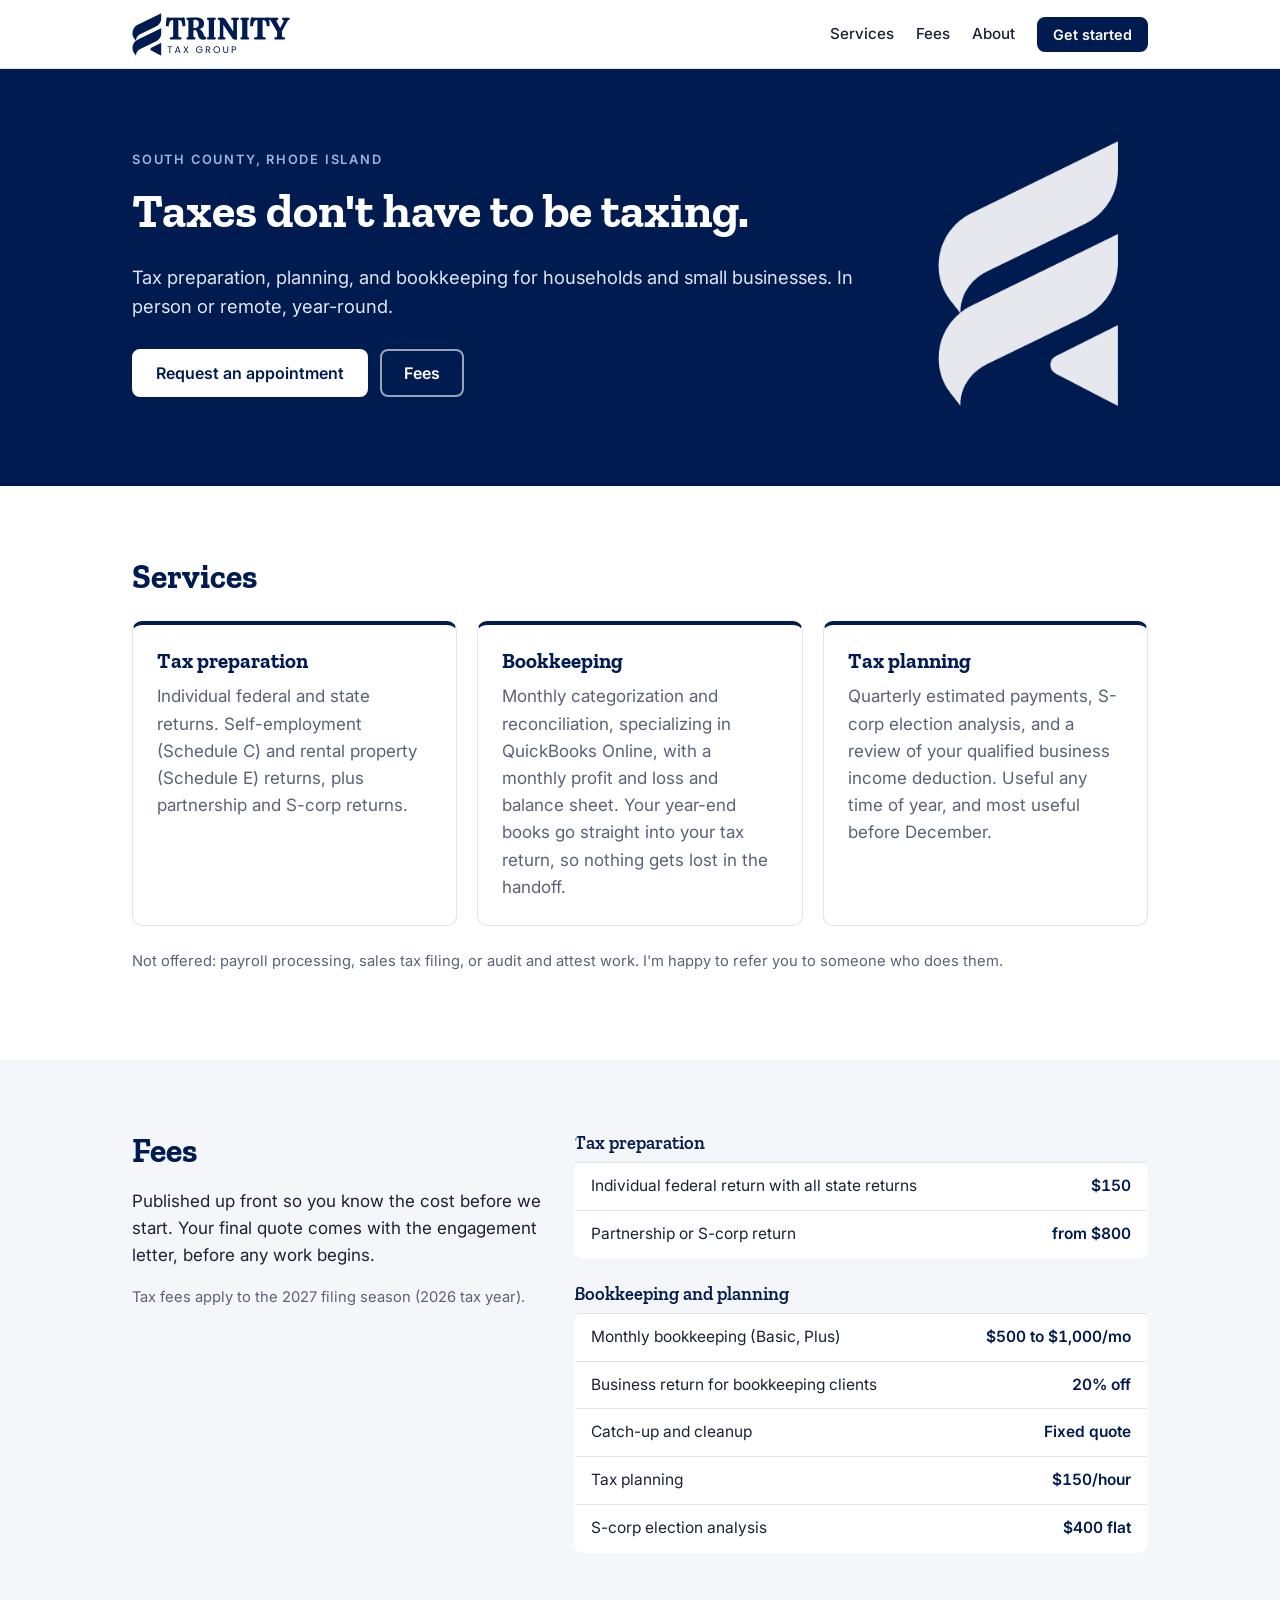
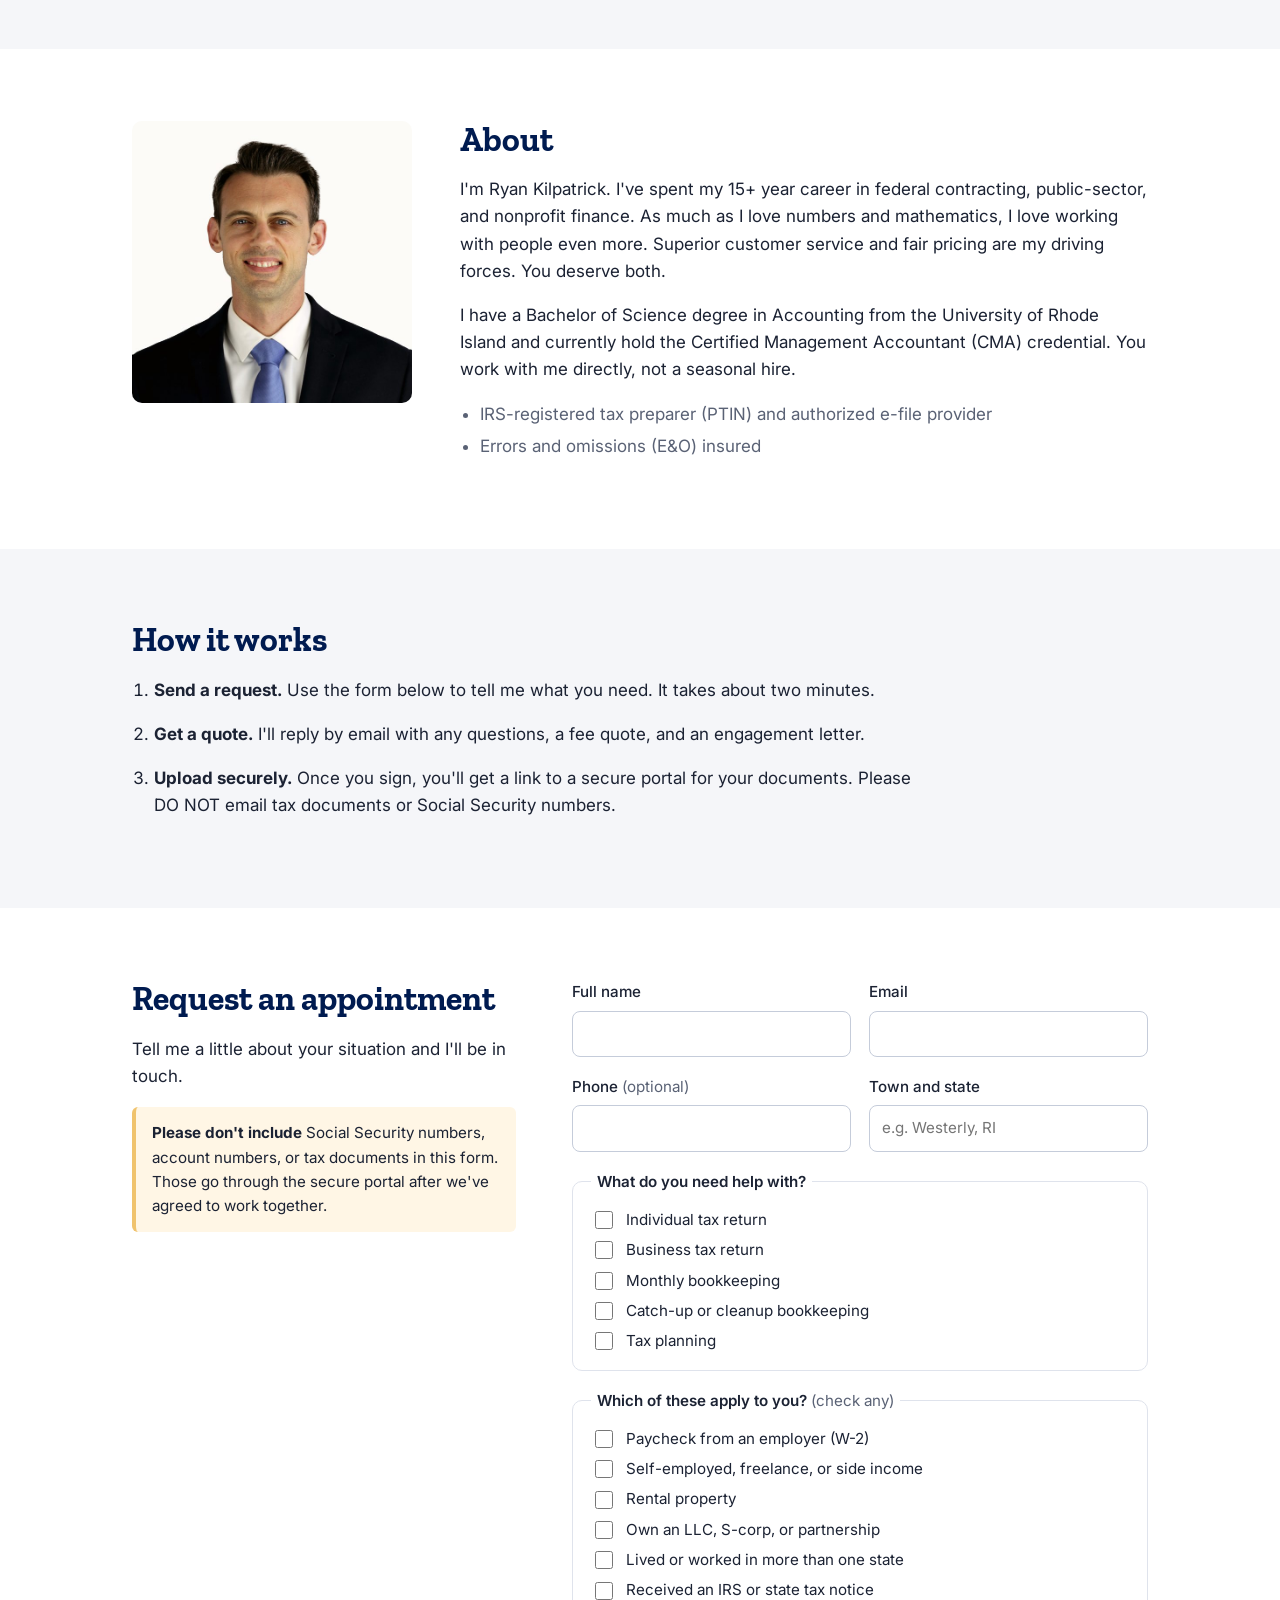
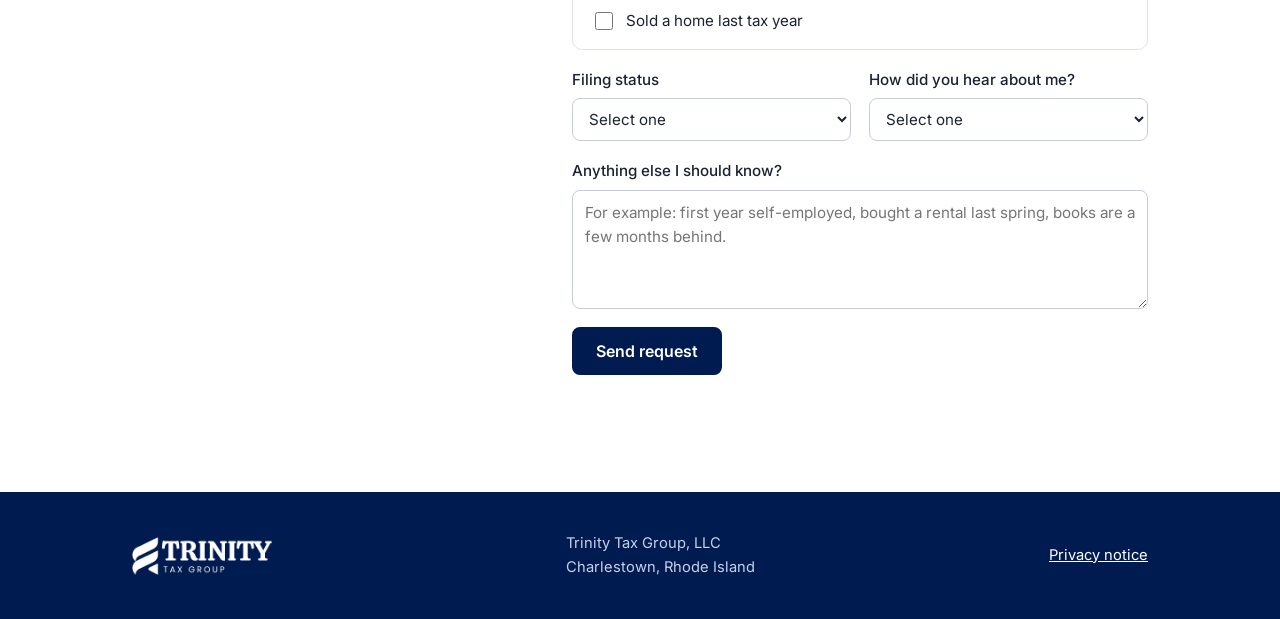
==== index.html @ 7237b8a8 "Add files via upload" ====
<!doctype html>
<html lang="en">
<head>
  <meta charset="utf-8">
  <meta name="viewport" content="width=device-width, initial-scale=1">
  <title>Trinity Tax Group LLC | Tax Preparation in South County, RI</title>
  <meta name="description" content="Tax preparation, bookkeeping, and tax planning for individuals and small businesses in Washington County, RI and southeastern Connecticut.">
  <link rel="icon" href="assets/favicon.png">
  <link rel="apple-touch-icon" href="assets/apple-touch-icon.png">
  <link rel="preconnect" href="https://fonts.googleapis.com">
  <link rel="preconnect" href="https://fonts.gstatic.com" crossorigin>
  <link href="https://fonts.googleapis.com/css2?family=Inter:wght@400;500;600&family=Zilla+Slab:wght@600;700&display=swap" rel="stylesheet">
  <link rel="stylesheet" href="styles.css">
</head>
<body>
<!-- Generated from content.md by build.py. Edit content.md, not this file. -->

<header class="site-header">
  <div class="wrap header-row">
    <a href="#top" class="brand" aria-label="Home">
      <img src="assets/logo-navy.png" alt="Trinity Tax Group" width="158" height="43">
    </a>
    <nav aria-label="Main">
      <a href="#services">Services</a>
      <a href="#fees">Fees</a>
      <a href="#about">About</a>
      <a href="#contact" class="btn btn-small">Get started</a>
    </nav>
  </div>
</header>

<main id="top">

  <section class="hero">
    <div class="wrap hero-grid">
      <div>
        <p class="eyebrow">South County, Rhode Island</p>
        <h1>Taxes don't have to be taxing.</h1>
        <p class="lede">Tax preparation, planning, and bookkeeping for households and small businesses. In person or remote, year-round.</p>
        <div class="hero-actions">
          <a href="#contact" class="btn">Request an appointment</a>
          <a href="#fees" class="btn btn-ghost">Fees</a>
        </div>
      </div>
      <img class="hero-mark" src="assets/mark-white.png" alt="" width="219" height="323">
    </div>
  </section>

  <section id="services" class="section">
    <div class="wrap">
      <h2>Services</h2>
      <div class="cards">
        <article class="card">
          <h3>Tax preparation</h3>
          <p>Individual federal and state returns. Self-employment (Schedule C) and rental property (Schedule E) returns, plus partnership and S-corp returns.</p>
        </article>
        <article class="card">
          <h3>Bookkeeping</h3>
          <p>Monthly categorization and reconciliation, specializing in QuickBooks Online, with a monthly profit and loss and balance sheet. Your year-end books go straight into your tax return, so nothing gets lost in the handoff.</p>
        </article>
        <article class="card">
          <h3>Tax planning</h3>
          <p>Quarterly estimated payments, S-corp election analysis, and a review of your qualified business income deduction. Useful any time of year, and most useful before December.</p>
        </article>
      </div>
      <p class="note">Not offered: payroll processing, sales tax filing, or audit and attest work. I'm happy to refer you to someone who does them.</p>
    </div>
  </section>

  <section id="fees" class="section section-alt">
    <div class="wrap fees-grid">
      <div>
        <h2>Fees</h2>
        <p>Published up front so you know the cost before we start. Your final quote comes with the engagement letter, before any work begins.</p>
        <p class="small">Tax fees apply to the 2027 filing season (2026 tax year).</p>
      </div>
      <div>
        <table class="fee-table">
          <caption>Tax preparation</caption>
          <tbody>
            <tr><th scope="row">Individual federal return with all state returns</th><td>$150</td></tr>
            <tr><th scope="row">Partnership or S-corp return</th><td>from $800</td></tr>
          </tbody>
        </table>
        <table class="fee-table">
          <caption>Bookkeeping and planning</caption>
          <tbody>
            <tr><th scope="row">Monthly bookkeeping (Basic, Plus)</th><td>$500 to $1,000/mo</td></tr>
            <tr><th scope="row">Business return for bookkeeping clients</th><td>20% off</td></tr>
            <tr><th scope="row">Catch-up and cleanup</th><td>Fixed quote</td></tr>
            <tr><th scope="row">Tax planning</th><td>$150/hour</td></tr>
            <tr><th scope="row">S-corp election analysis</th><td>$400 flat</td></tr>
          </tbody>
        </table>
      </div>
    </div>
  </section>

  <section id="about" class="section">
    <div class="wrap about-grid">
      <img class="headshot" src="assets/ryan.jpg" alt="Ryan Kilpatrick" width="320" height="322">
      <div>
        <h2>About</h2>
        <p>I'm Ryan Kilpatrick. I've spent my 15+ year career in federal contracting, public-sector, and nonprofit finance. As much as I love numbers and mathematics, I love working with people even more. Superior customer service and fair pricing are my driving forces. You deserve both.</p>
        <p>I have a Bachelor of Science degree in Accounting from the University of Rhode Island and currently hold the Certified Management Accountant (CMA) credential. You work with me directly, not a seasonal hire.</p>
        <ul class="facts">
          <li>IRS-registered tax preparer (PTIN) and authorized e-file provider</li>
          <li>Errors and omissions (E&amp;O) insured</li>
        </ul>
      </div>
    </div>
  </section>

  <section class="section section-alt">
    <div class="wrap">
      <h2>How it works</h2>
      <ol class="steps">
        <li><strong>Send a request.</strong> Use the form below to tell me what you need. It takes about two minutes.</li>
        <li><strong>Get a quote.</strong> I'll reply by email with any questions, a fee quote, and an engagement letter.</li>
        <li><strong>Upload securely.</strong> Once you sign, you'll get a link to a secure portal for your documents. Please DO NOT email tax documents or Social Security numbers.</li>
      </ol>
    </div>
  </section>

  <section id="contact" class="section">
    <div class="wrap contact-grid">
      <div>
        <h2>Request an appointment</h2>
        <p>Tell me a little about your situation and I'll be in touch.</p>
        <p class="warning"><strong>Please don't include</strong> Social Security numbers, account numbers, or tax documents in this form. Those go through the secure portal after we've agreed to work together.</p>
      </div>

      <form id="intake" class="form" action="https://formspree.io/f/mbgdkzaj" method="POST" data-success="Thanks. Your request is on its way, and I&#x27;ll reply by email.">
        <input type="hidden" name="_subject" value="New request from trinitytaxri.com">
        <div class="hp" aria-hidden="true">
          <label>Leave this empty <input type="text" name="_gotcha" tabindex="-1" autocomplete="off"></label>
        </div>

        <div class="row2">
          <label>Full name
            <input type="text" name="name" required autocomplete="name">
          </label>
          <label>Email
            <input type="email" name="email" required autocomplete="email">
          </label>
        </div>
        <div class="row2">
          <label><span>Phone <span class="opt">(optional)</span></span>
            <input type="tel" name="phone" autocomplete="tel">
          </label>
          <label>Town and state
            <input type="text" name="location" placeholder="e.g. Westerly, RI">
          </label>
        </div>

        <fieldset>
          <legend>What do you need help with?</legend>
          <label class="check"><input type="checkbox" name="what_do_you_need_help_with" value="Individual tax return"> Individual tax return</label>
          <label class="check"><input type="checkbox" name="what_do_you_need_help_with" value="Business tax return"> Business tax return</label>
          <label class="check"><input type="checkbox" name="what_do_you_need_help_with" value="Monthly bookkeeping"> Monthly bookkeeping</label>
          <label class="check"><input type="checkbox" name="what_do_you_need_help_with" value="Catch-up or cleanup bookkeeping"> Catch-up or cleanup bookkeeping</label>
          <label class="check"><input type="checkbox" name="what_do_you_need_help_with" value="Tax planning"> Tax planning</label>
        </fieldset>

        <fieldset>
          <legend>Which of these apply to you? <span class="opt">(check any)</span></legend>
          <label class="check"><input type="checkbox" name="which_of_these_apply_to_you" value="Paycheck from an employer (W-2)"> Paycheck from an employer (W-2)</label>
          <label class="check"><input type="checkbox" name="which_of_these_apply_to_you" value="Self-employed, freelance, or side income"> Self-employed, freelance, or side income</label>
          <label class="check"><input type="checkbox" name="which_of_these_apply_to_you" value="Rental property"> Rental property</label>
          <label class="check"><input type="checkbox" name="which_of_these_apply_to_you" value="Own an LLC, S-corp, or partnership"> Own an LLC, S-corp, or partnership</label>
          <label class="check"><input type="checkbox" name="which_of_these_apply_to_you" value="Lived or worked in more than one state"> Lived or worked in more than one state</label>
          <label class="check"><input type="checkbox" name="which_of_these_apply_to_you" value="Received an IRS or state tax notice"> Received an IRS or state tax notice</label>
          <label class="check"><input type="checkbox" name="which_of_these_apply_to_you" value="Sold a home last tax year"> Sold a home last tax year</label>
        </fieldset>

        <div class="row2">
          <label>Filing status
            <select name="filing_status">
              <option value="">Select one</option>
              <option>Single</option>
              <option>Married filing jointly</option>
              <option>Married filing separately</option>
              <option>Head of household</option>
              <option>Not sure</option>
            </select>
          </label>
          <label>How did you hear about me?
            <select name="how_did_you_hear_about_me">
              <option value="">Select one</option>
              <option>Referred by a client</option>
              <option>Referred by a bank, insurance, or real estate professional</option>
              <option>Google search</option>
              <option>Chamber of commerce or local event</option>
              <option>Other</option>
            </select>
          </label>
        </div>

        <label>Anything else I should know?
          <textarea name="message" rows="4" placeholder="For example: first year self-employed, bought a rental last spring, books are a few months behind."></textarea>
        </label>

        <button type="submit" class="btn">Send request</button>
        <p class="form-status" role="status" aria-live="polite"></p>
      </form>
    </div>
  </section>

</main>

<footer class="site-footer">
  <div class="wrap footer-row">
    <img src="assets/logo-white.png" alt="Trinity Tax Group" width="140" height="38">
    <p>Trinity Tax Group, LLC<br>Charlestown, Rhode Island</p>
    <p><a href="privacy.html">Privacy notice</a></p>
  </div>
</footer>

<script>
  // Submit without leaving the page. Falls back to a normal POST if JS is off.
  const form = document.getElementById('intake');
  const status = form.querySelector('.form-status');
  form.addEventListener('submit', async (e) => {
    e.preventDefault();
    const btn = form.querySelector('button');
    btn.disabled = true;
    status.textContent = 'Sending...';
    try {
      const res = await fetch(form.action, {
        method: 'POST',
        body: new FormData(form),
        headers: { 'Accept': 'application/json' }
      });
      if (res.ok) {
        form.reset();
        status.textContent = form.dataset.success;
      } else {
        status.textContent = 'Something went wrong. Please try again in a minute.';
      }
    } catch (err) {
      status.textContent = 'Something went wrong. Please check your connection and try again.';
    }
    btn.disabled = false;
  });
</script>
</body>
</html>
---- styles.css ----
:root {
  --navy: #001b50;
  --navy-2: #0a2a6b;
  --blue: #5b7fd6;
  --ink: #1b2233;
  --muted: #5a6275;
  --bg: #ffffff;
  --bg-alt: #f5f6f9;
  --line: #dfe3ec;
  --warn-bg: #fff6e5;
  --warn-line: #f0c36d;
  --radius: 10px;
  --wrap: 1080px;
}

* { box-sizing: border-box; }
html { scroll-behavior: smooth; scroll-padding-top: 80px; }
body {
  margin: 0;
  background: var(--bg);
  color: var(--ink);
  font: 400 17px/1.6 Inter, system-ui, -apple-system, "Segoe UI", sans-serif;
}
img { max-width: 100%; height: auto; display: block; }
a { color: var(--navy-2); }

h1, h2, h3 { font-family: "Zilla Slab", Georgia, serif; color: var(--navy); line-height: 1.15; margin: 0 0 .5em; }
h1 { font-size: clamp(2rem, 4.5vw, 3rem); color: #fff; }
h2 { font-size: clamp(1.6rem, 3vw, 2.1rem); }
h3 { font-size: 1.3rem; }
p { margin: 0 0 1em; }

.wrap { max-width: var(--wrap); margin: 0 auto; padding: 0 16px; }
@media (min-width: 720px) { .wrap { padding: 0 32px; } }

/* Header */
.site-header {
  position: sticky; top: 0; z-index: 10;
  background: rgba(255,255,255,.96);
  border-bottom: 1px solid var(--line);
}
.header-row { display: flex; align-items: center; justify-content: space-between; height: 68px; gap: 16px; }
.brand img { width: 158px; }
nav { display: flex; align-items: center; gap: 22px; }
nav a { text-decoration: none; color: var(--ink); font-weight: 500; font-size: .95rem; }
nav a:not(.btn) { display: none; }
@media (min-width: 720px) { nav a:not(.btn) { display: inline; } }

/* Buttons */
.btn {
  display: inline-block; background: var(--navy); color: #fff; text-decoration: none;
  font: 600 1rem Inter, sans-serif; padding: 12px 22px; border-radius: 8px; border: 2px solid var(--navy);
  cursor: pointer;
}
.btn:hover { background: var(--navy-2); border-color: var(--navy-2); }
.btn:disabled { opacity: .6; cursor: wait; }
.btn-small { padding: 7px 14px; font-size: .9rem; color: #fff !important; }
.btn-ghost { background: transparent; border-color: rgba(255,255,255,.6); color: #fff; }
.btn-ghost:hover { background: rgba(255,255,255,.1); border-color: #fff; }
.hero .btn:not(.btn-ghost) { background: #fff; color: var(--navy); border-color: #fff; }
.hero .btn:not(.btn-ghost):hover { background: #e8edf8; }

/* Hero */
.hero { background: var(--navy); color: #dfe6f5; padding: 72px 0 80px; }
.hero-grid { display: grid; gap: 40px; align-items: center; }
.hero-mark { display: none; width: 180px; opacity: .9; justify-self: center; }
@media (min-width: 860px) {
  .hero-grid { grid-template-columns: 1fr 240px; }
  .hero-mark { display: block; }
}
.eyebrow { text-transform: uppercase; letter-spacing: .14em; font-size: .8rem; font-weight: 600; color: #9fb4e6; }
.lede { font-size: 1.15rem; max-width: 40em; }
.hero-actions { display: flex; flex-wrap: wrap; gap: 12px; margin-top: 28px; }

/* Sections */
.section { padding: 72px 0; }
.section-alt { background: var(--bg-alt); }
.note, .small { color: var(--muted); font-size: .92rem; }

.cards { display: grid; gap: 20px; margin: 24px 0; }
@media (min-width: 760px) { .cards { grid-template-columns: repeat(3, 1fr); } }
.card { border: 1px solid var(--line); border-radius: var(--radius); padding: 24px; border-top: 4px solid var(--navy); }
.card p { margin: 0; color: var(--muted); }

/* Fees */
.fees-grid { display: grid; gap: 32px; }
@media (min-width: 860px) { .fees-grid { grid-template-columns: 1fr 1.4fr; } }
.fee-table { width: 100%; border-collapse: collapse; background: #fff; border-radius: var(--radius); overflow: hidden; margin-bottom: 24px; border: 1px solid var(--line); }
.fee-table caption { text-align: left; font: 600 1.15rem "Zilla Slab", serif; color: var(--navy); padding-bottom: 8px; }
.fee-table th, .fee-table td { padding: 11px 16px; border-bottom: 1px solid var(--line); font-size: .97rem; }
.fee-table tr:last-child th, .fee-table tr:last-child td { border-bottom: 0; }
.fee-table th { text-align: left; font-weight: 400; }
.fee-table td { text-align: right; font-weight: 600; white-space: nowrap; color: var(--navy); font-variant-numeric: tabular-nums; }

/* About */
.about-grid { display: grid; gap: 32px; align-items: start; }
@media (min-width: 760px) { .about-grid { grid-template-columns: 280px 1fr; gap: 48px; } }
.headshot { border-radius: var(--radius); width: 100%; max-width: 280px; }
.facts { padding-left: 1.2em; color: var(--muted); }
.facts li { margin-bottom: .3em; }

.steps { padding-left: 1.3em; max-width: 46em; }
.steps li { margin-bottom: 1em; }

/* Contact */
.contact-grid { display: grid; gap: 32px; }
@media (min-width: 900px) { .contact-grid { grid-template-columns: 1fr 1.5fr; gap: 56px; } }
.warning { background: var(--warn-bg); border-left: 4px solid var(--warn-line); padding: 14px 16px; border-radius: 6px; font-size: .95rem; }

.form { display: grid; gap: 18px; }
.form label { display: grid; gap: 6px; font-weight: 500; font-size: .95rem; }
.form input[type=text], .form input[type=email], .form input[type=tel], .form select, .form textarea {
  font: inherit; font-weight: 400; padding: 10px 12px; border: 1px solid #c5ccda; border-radius: 8px; background: #fff; color: var(--ink); width: 100%;
}
.form input:focus, .form select:focus, .form textarea:focus { outline: 2px solid var(--blue); outline-offset: 1px; border-color: var(--blue); }
.row2 { display: grid; gap: 18px; }
@media (min-width: 600px) { .row2 { grid-template-columns: 1fr 1fr; } }
fieldset { border: 1px solid var(--line); border-radius: var(--radius); padding: 14px 18px 10px; margin: 0; }
legend { font-weight: 600; padding: 0 6px; font-size: .95rem; }
.form label.check { display: flex; align-items: center; gap: 10px; font-weight: 400; margin-bottom: 6px; }
.check input { width: 18px; height: 18px; accent-color: var(--navy); }
.opt { color: var(--muted); font-weight: 400; }
.hp { position: absolute; left: -9999px; }
.form-status { margin: 0; font-weight: 500; color: var(--navy); min-height: 1.6em; }
.form .btn { justify-self: start; }

/* Footer */
.site-footer { background: var(--navy); color: #c6d1ea; padding: 40px 0; font-size: .92rem; }
.footer-row { display: flex; flex-wrap: wrap; gap: 24px 48px; align-items: center; justify-content: space-between; }
.site-footer p { margin: 0; }
.site-footer a { color: #fff; }

/* Privacy page */
.prose { max-width: 46em; padding: 56px 16px; margin: 0 auto; }
.prose h1 { color: var(--navy); }
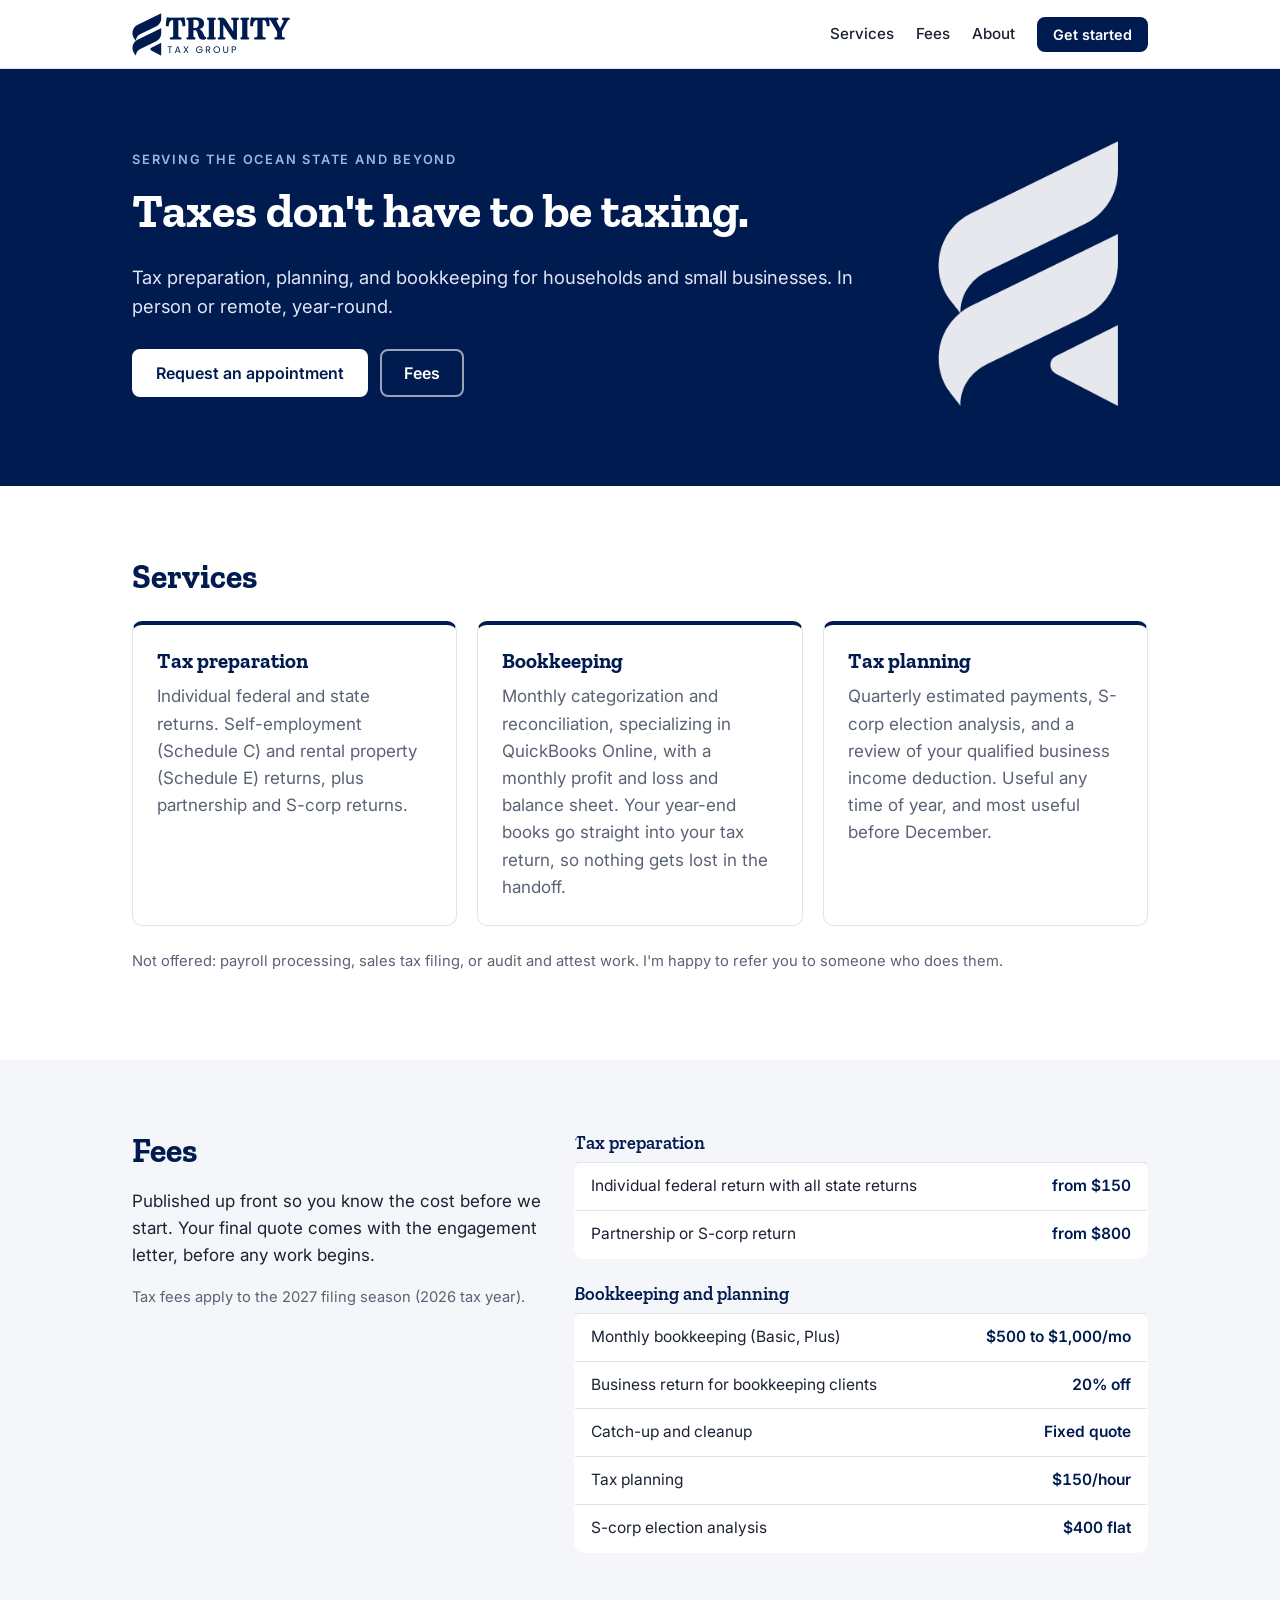
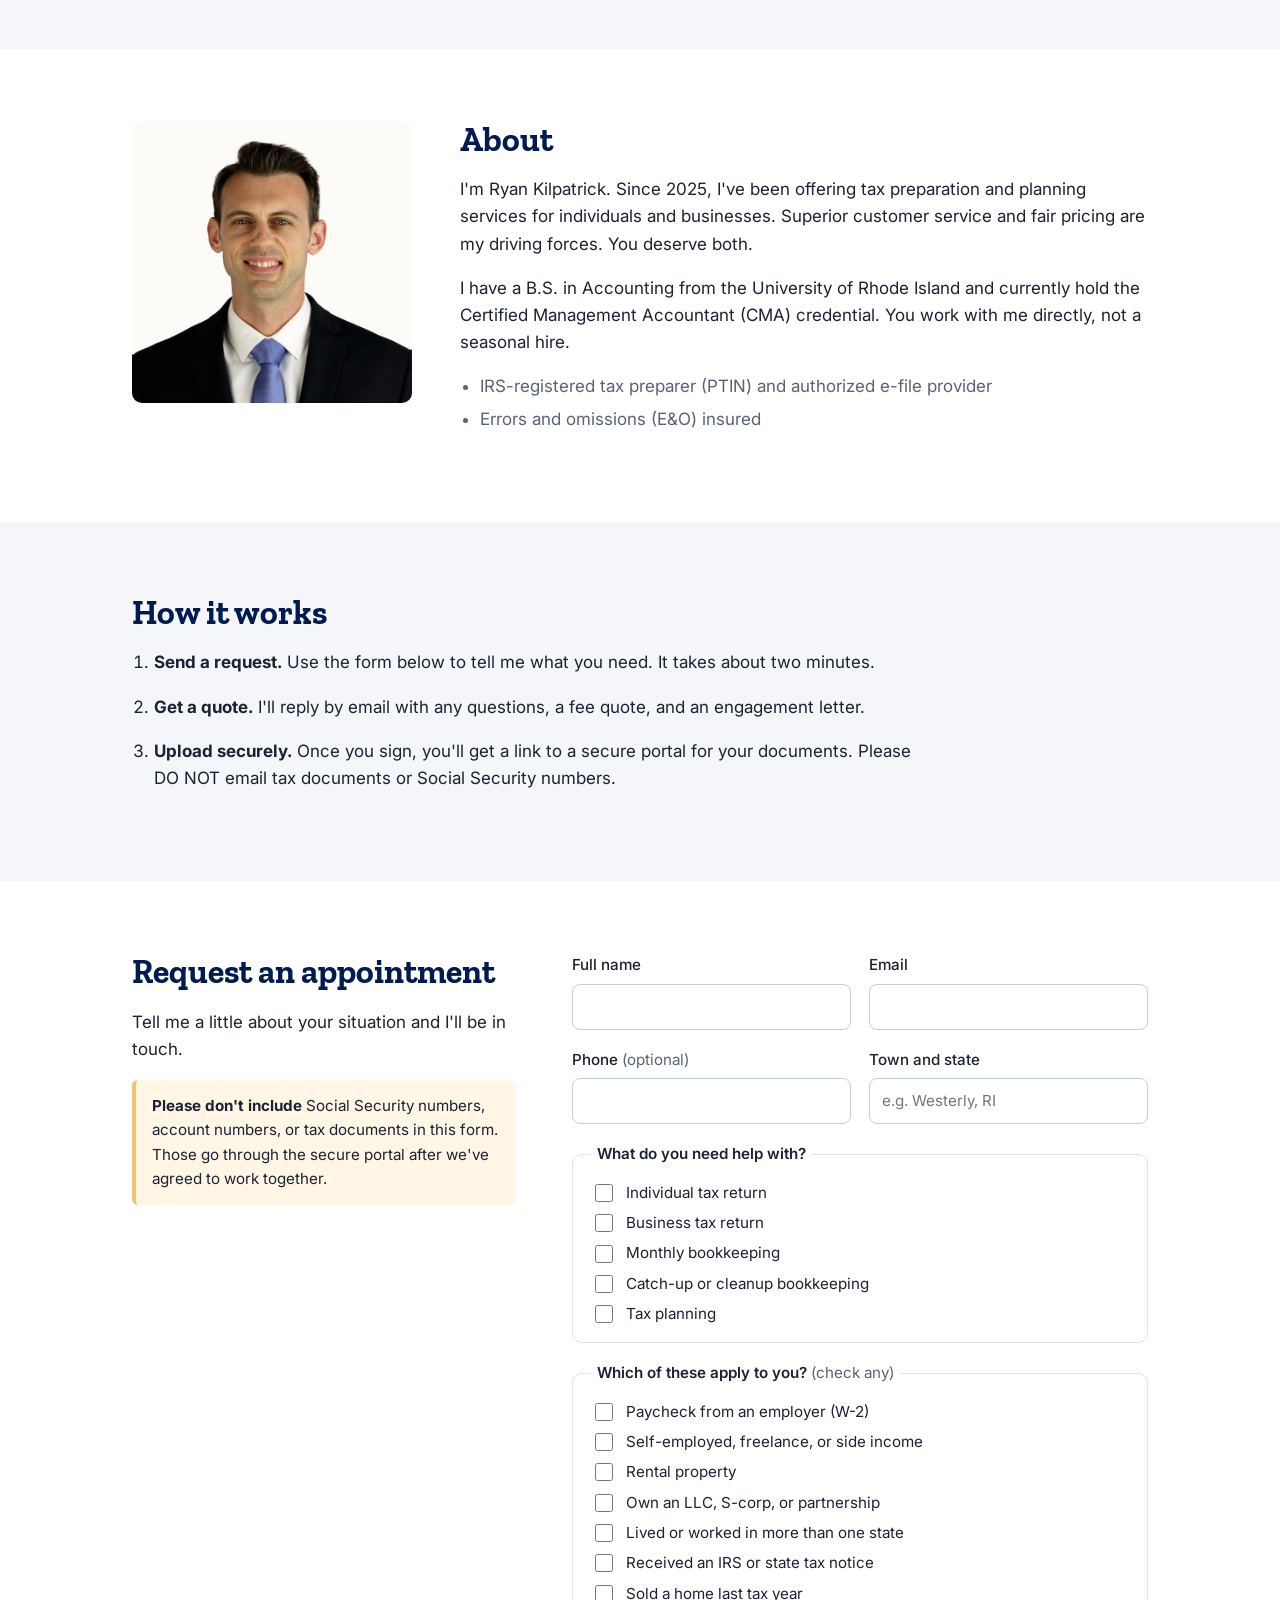
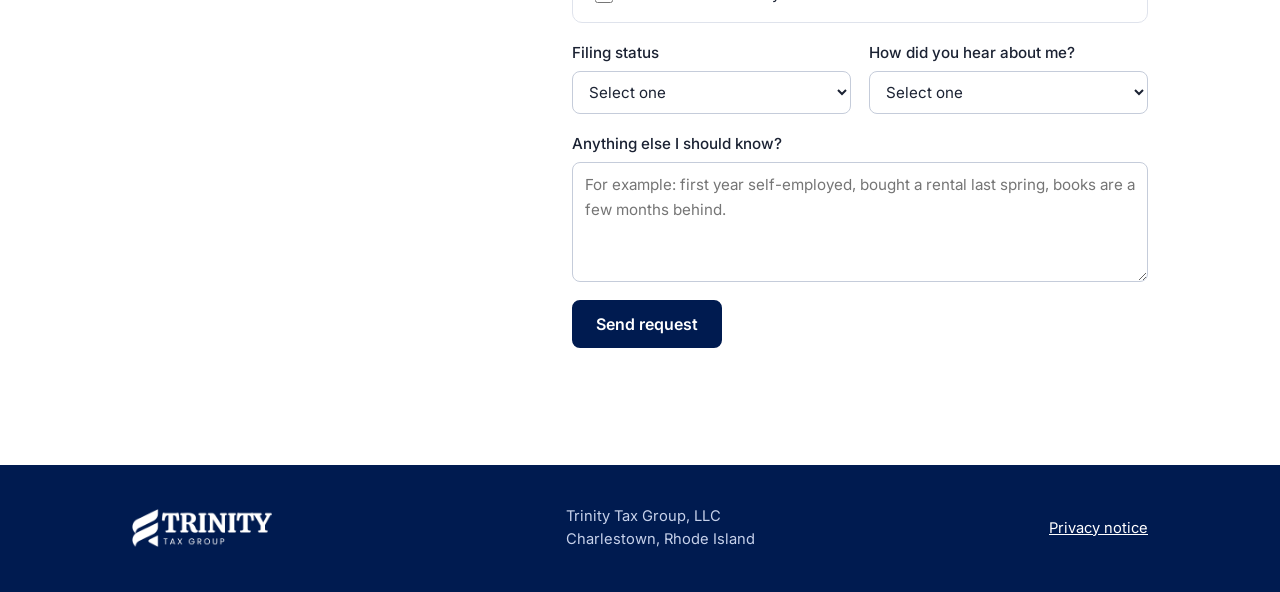
==== commit f5aeaaba: "Add files via upload" ====
--- a/index.html
+++ b/index.html
@@ -3,8 +3,8 @@
 <head>
   <meta charset="utf-8">
   <meta name="viewport" content="width=device-width, initial-scale=1">
-  <title>Trinity Tax Group LLC | Tax Preparation in South County, RI</title>
-  <meta name="description" content="Tax preparation, bookkeeping, and tax planning for individuals and small businesses in Washington County, RI and southeastern Connecticut.">
+  <title>Trinity Tax Group LLC | Serving South County, RI</title>
+  <meta name="description" content="Tax preparation, planning, and bookkeeping for individuals and small businesses">
   <link rel="icon" href="assets/favicon.png">
   <link rel="apple-touch-icon" href="assets/apple-touch-icon.png">
   <link rel="preconnect" href="https://fonts.googleapis.com">
@@ -34,7 +34,7 @@
   <section class="hero">
     <div class="wrap hero-grid">
       <div>
-        <p class="eyebrow">South County, Rhode Island</p>
+        <p class="eyebrow">Serving the Ocean State and beyond</p>
         <h1>Taxes don't have to be taxing.</h1>
         <p class="lede">Tax preparation, planning, and bookkeeping for households and small businesses. In person or remote, year-round.</p>
         <div class="hero-actions">
@@ -78,7 +78,7 @@
         <table class="fee-table">
           <caption>Tax preparation</caption>
           <tbody>
-            <tr><th scope="row">Individual federal return with all state returns</th><td>$150</td></tr>
+            <tr><th scope="row">Individual federal return with all state returns</th><td>from $150</td></tr>
             <tr><th scope="row">Partnership or S-corp return</th><td>from $800</td></tr>
           </tbody>
         </table>
@@ -101,8 +101,8 @@
       <img class="headshot" src="assets/ryan.jpg" alt="Ryan Kilpatrick" width="320" height="322">
       <div>
         <h2>About</h2>
-        <p>I'm Ryan Kilpatrick. I've spent my 15+ year career in federal contracting, public-sector, and nonprofit finance. As much as I love numbers and mathematics, I love working with people even more. Superior customer service and fair pricing are my driving forces. You deserve both.</p>
-        <p>I have a Bachelor of Science degree in Accounting from the University of Rhode Island and currently hold the Certified Management Accountant (CMA) credential. You work with me directly, not a seasonal hire.</p>
+        <p>I'm Ryan Kilpatrick. Since 2025, I've been offering tax preparation and planning services for individuals and businesses. Superior customer service and fair pricing are my driving forces. You deserve both.</p>
+        <p>I have a B.S. in Accounting from the University of Rhode Island and currently hold the Certified Management Accountant (CMA) credential. You work with me directly, not a seasonal hire.</p>
         <ul class="facts">
           <li>IRS-registered tax preparer (PTIN) and authorized e-file provider</li>
           <li>Errors and omissions (E&amp;O) insured</li>
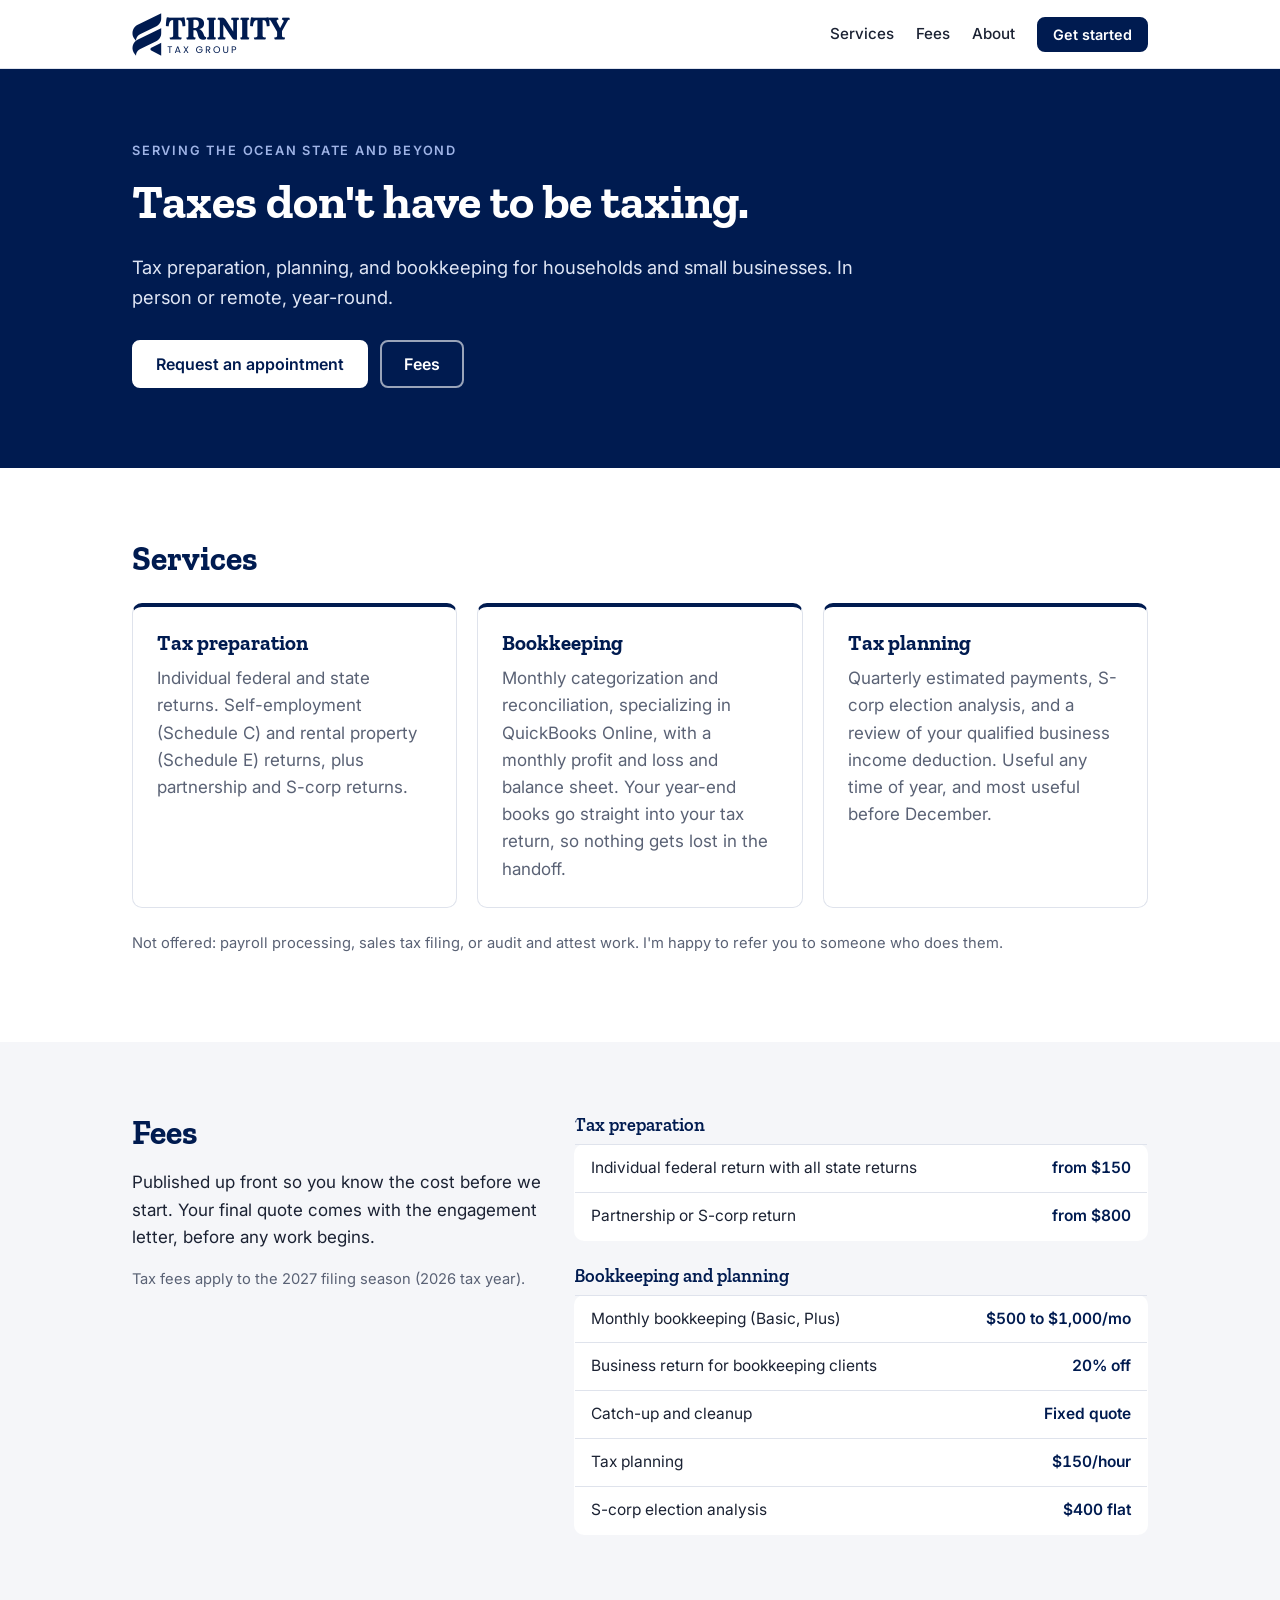
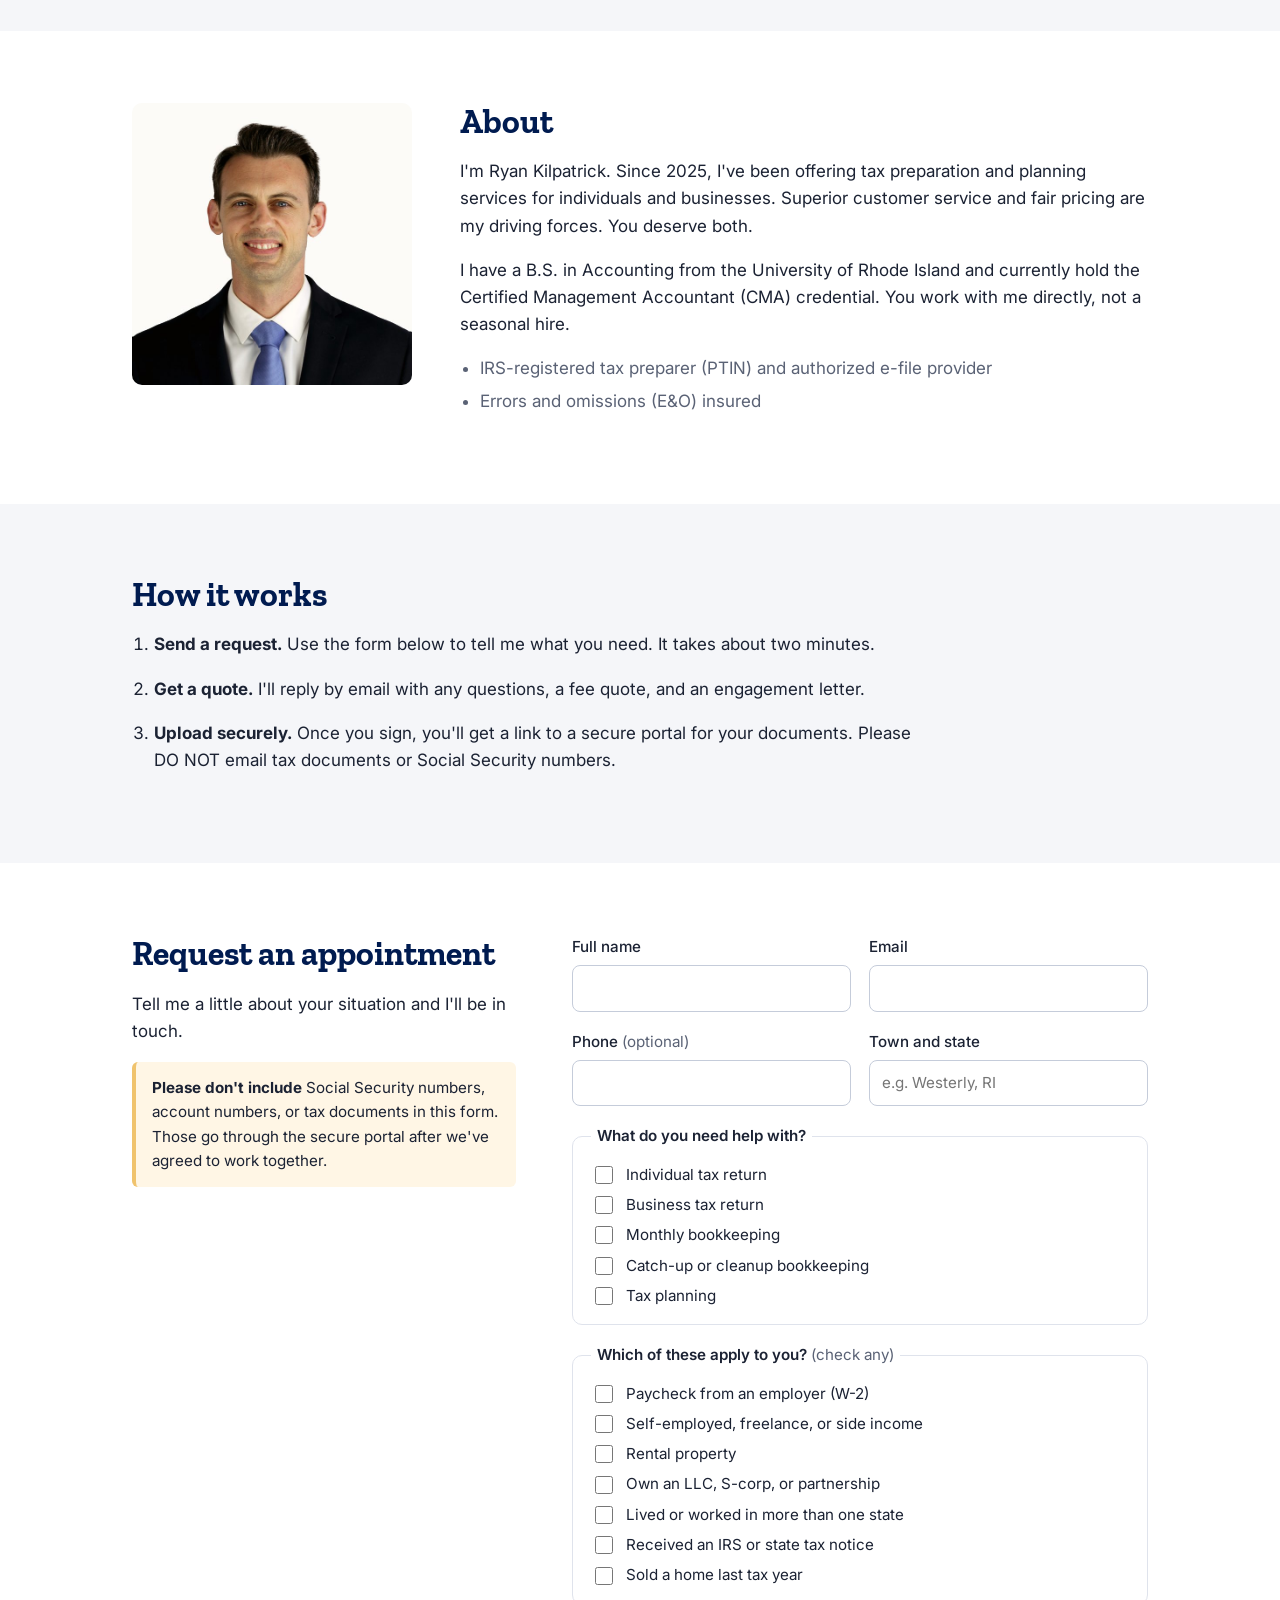
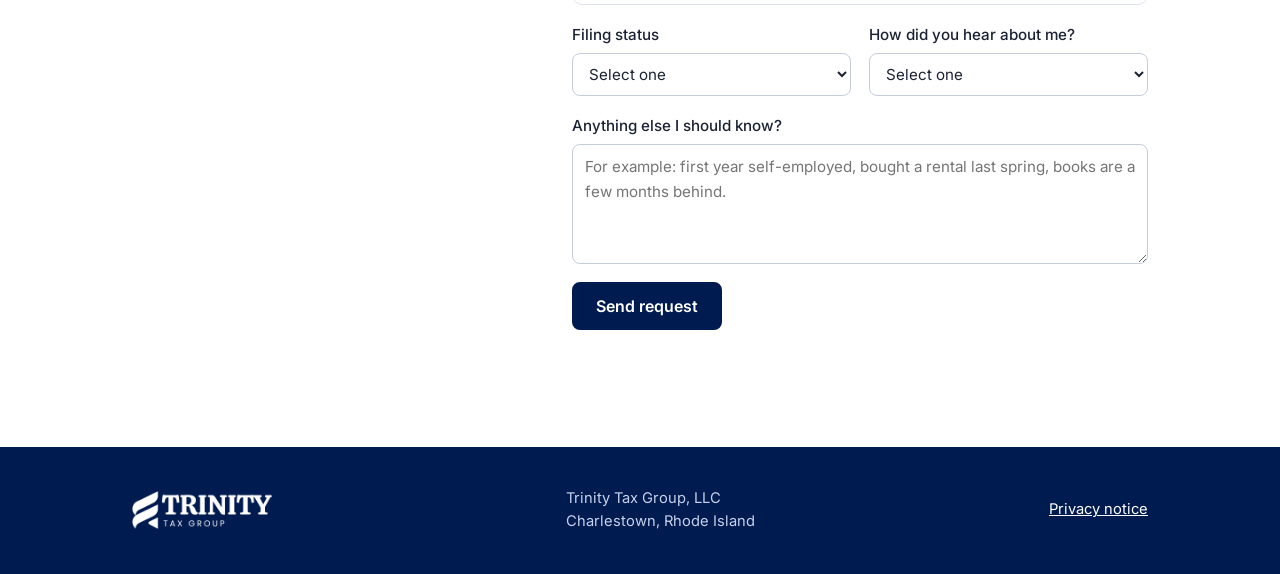
==== commit 27598243: "Add files via upload" ====
--- a/index.html
+++ b/index.html
@@ -42,7 +42,6 @@
           <a href="#fees" class="btn btn-ghost">Fees</a>
         </div>
       </div>
-      <img class="hero-mark" src="assets/mark-white.png" alt="" width="219" height="323">
     </div>
   </section>
 
--- a/styles.css
+++ b/styles.css
@@ -62,12 +62,8 @@
 
 /* Hero */
 .hero { background: var(--navy); color: #dfe6f5; padding: 72px 0 80px; }
-.hero-grid { display: grid; gap: 40px; align-items: center; }
-.hero-mark { display: none; width: 180px; opacity: .9; justify-self: center; }
-@media (min-width: 860px) {
-  .hero-grid { grid-template-columns: 1fr 240px; }
-  .hero-mark { display: block; }
-}
+.hero-grid > div { max-width: 820px; }
+
 .eyebrow { text-transform: uppercase; letter-spacing: .14em; font-size: .8rem; font-weight: 600; color: #9fb4e6; }
 .lede { font-size: 1.15rem; max-width: 40em; }
 .hero-actions { display: flex; flex-wrap: wrap; gap: 12px; margin-top: 28px; }
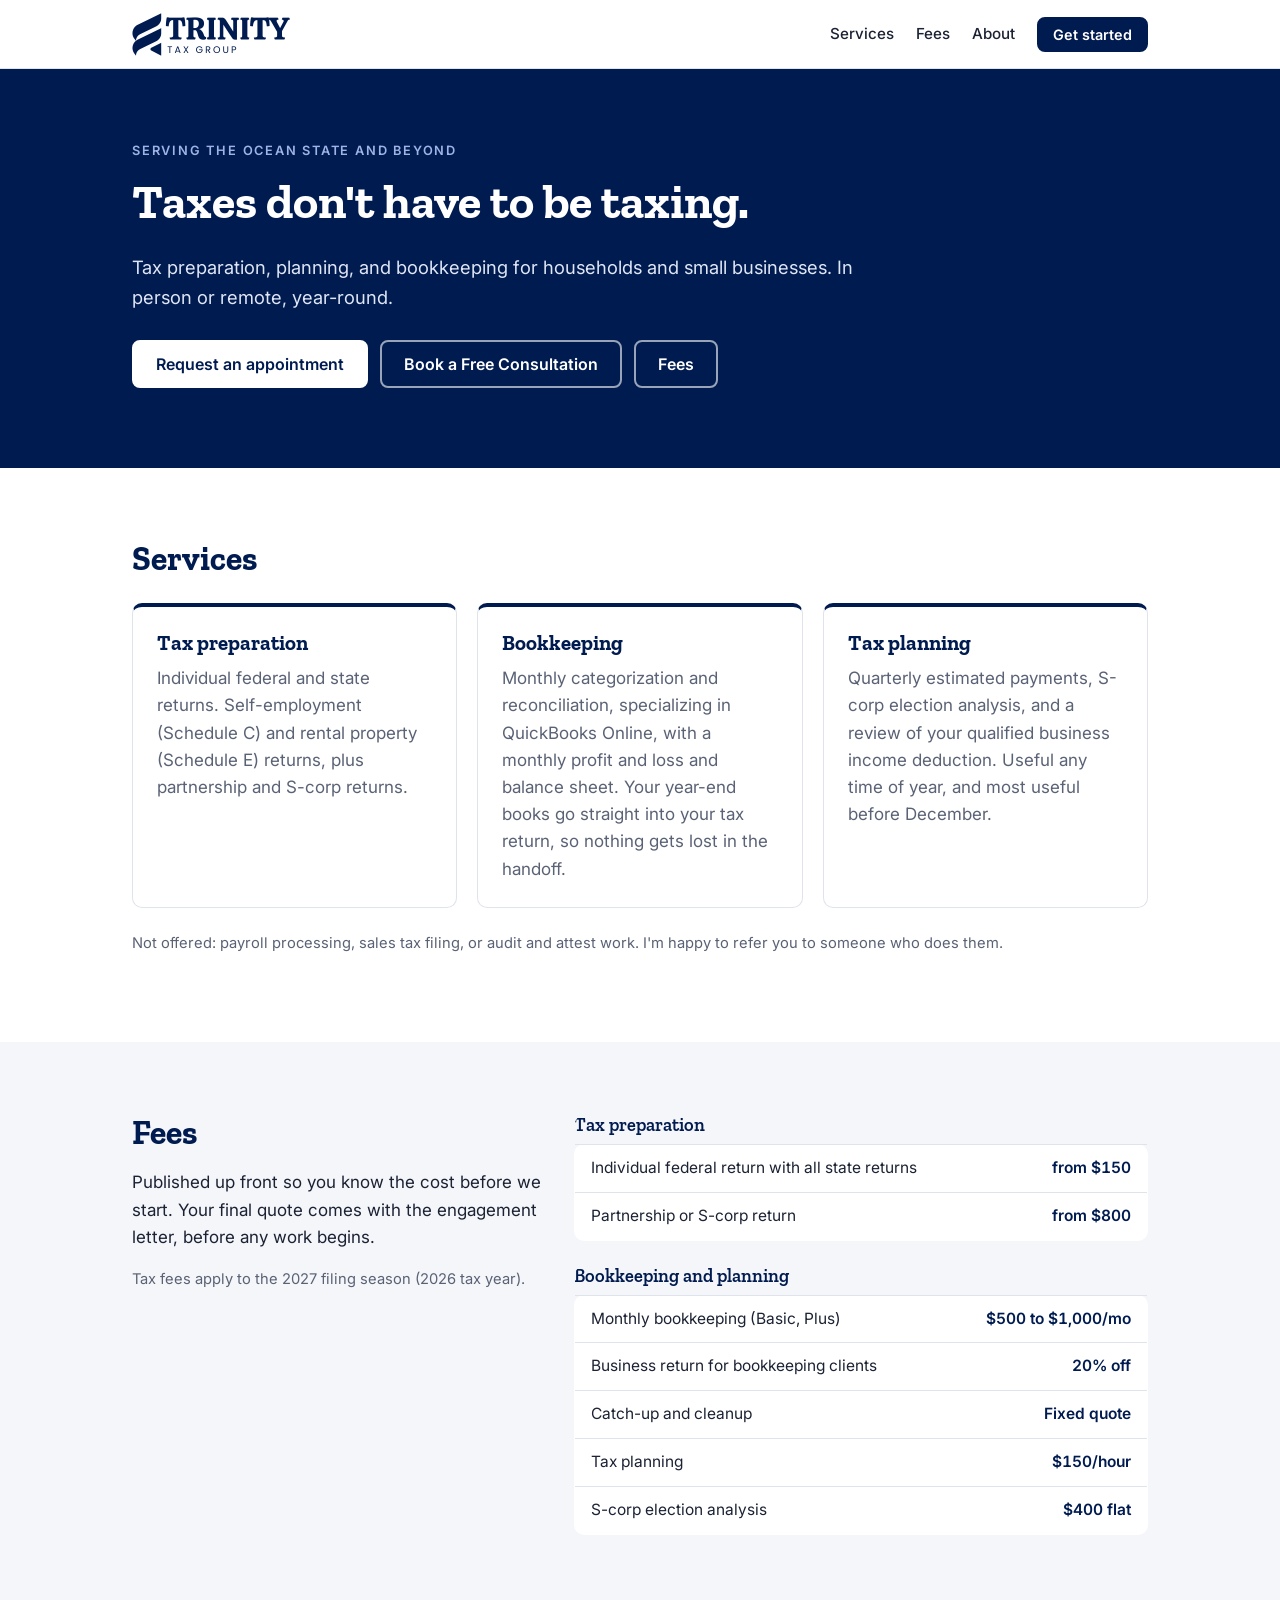
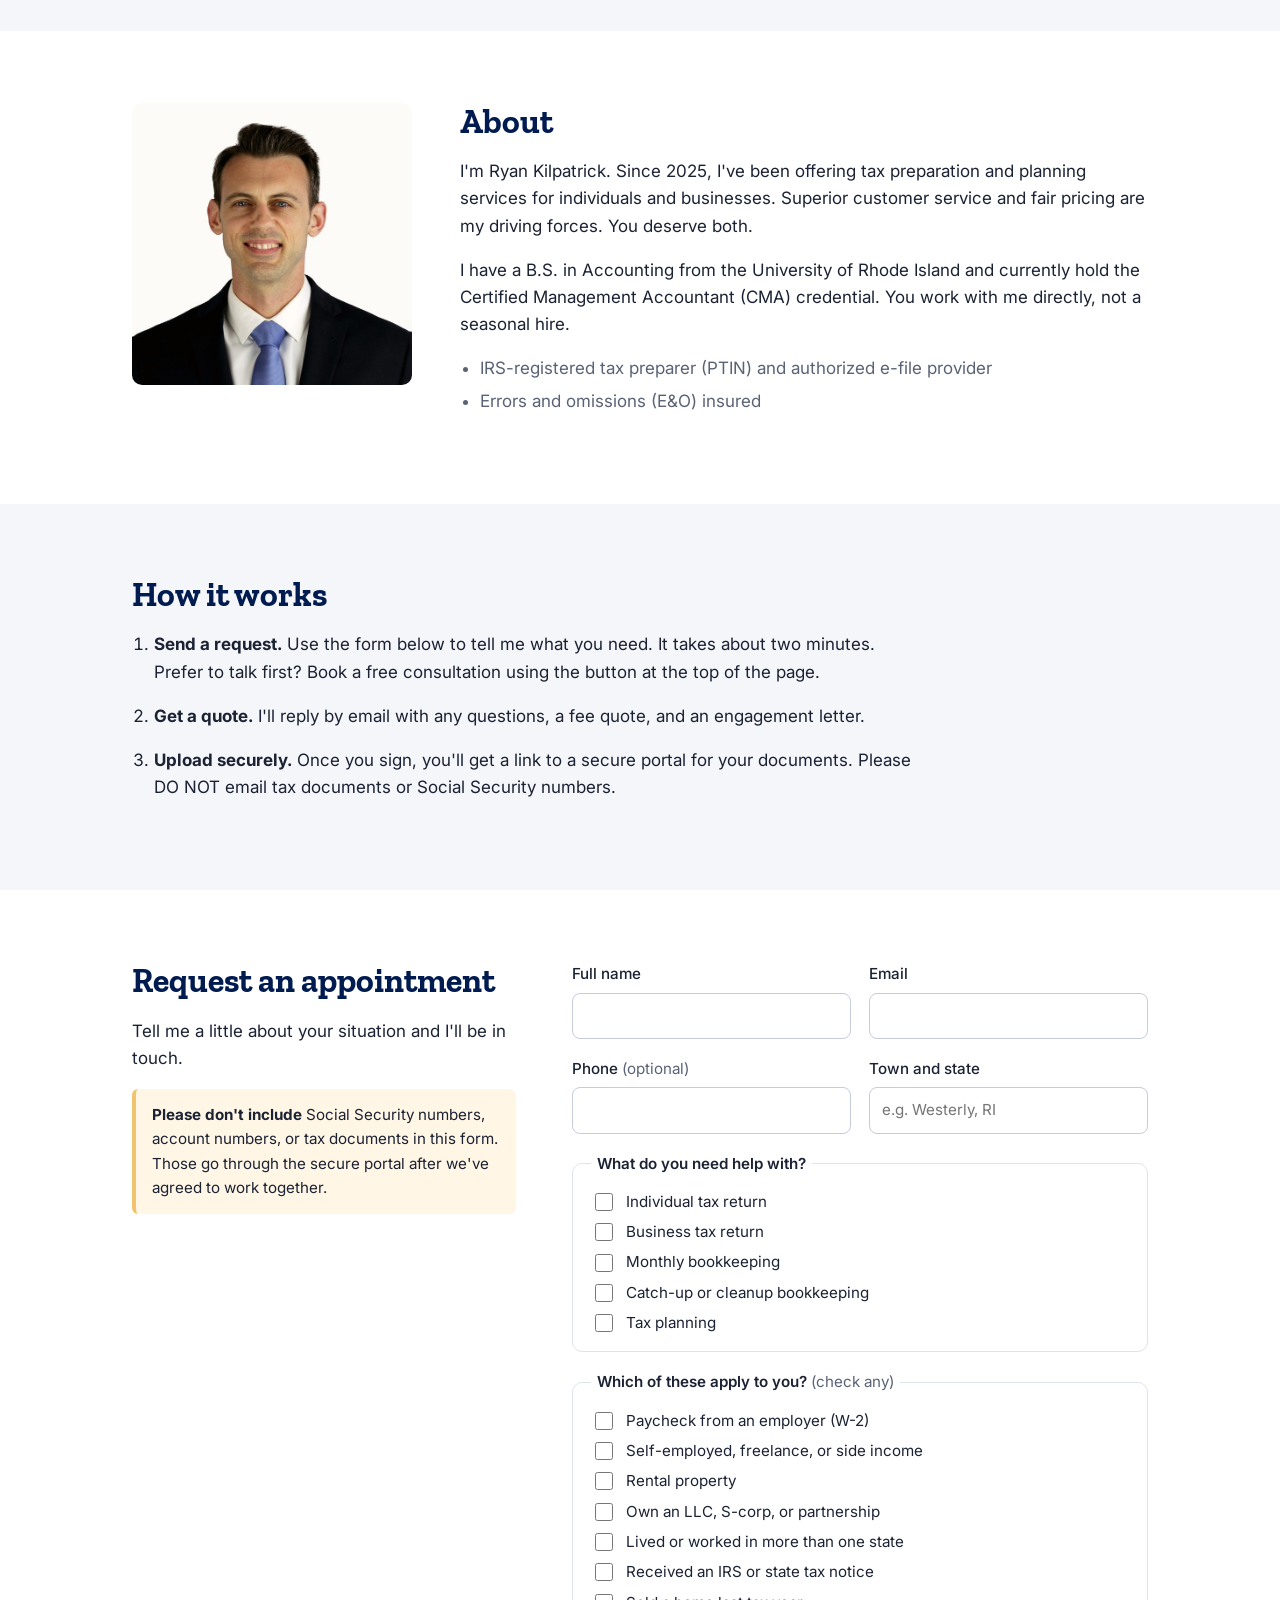
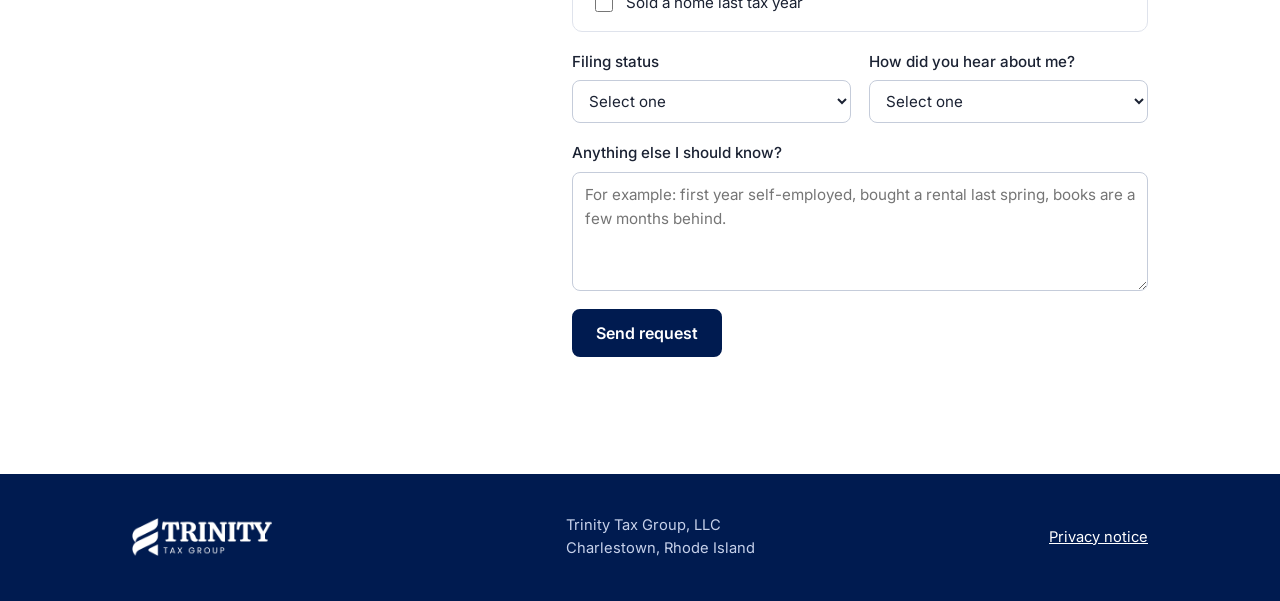
==== commit 0274e9a4: "Add files via upload Add free consultation booking button" ====
--- a/index.html
+++ b/index.html
@@ -39,6 +39,7 @@
         <p class="lede">Tax preparation, planning, and bookkeeping for households and small businesses. In person or remote, year-round.</p>
         <div class="hero-actions">
           <a href="#contact" class="btn">Request an appointment</a>
+          <a href="https://calendar.proton.me/bookings#-ggHQP0bs3UqW6xZ-Bfem8w5AFBrIxmVpZGP8DtV7wg=" class="btn btn-ghost" target="_blank" rel="noopener noreferrer">Book a Free Consultation</a>
           <a href="#fees" class="btn btn-ghost">Fees</a>
         </div>
       </div>
@@ -114,7 +115,7 @@
     <div class="wrap">
       <h2>How it works</h2>
       <ol class="steps">
-        <li><strong>Send a request.</strong> Use the form below to tell me what you need. It takes about two minutes.</li>
+        <li><strong>Send a request.</strong> Use the form below to tell me what you need. It takes about two minutes. Prefer to talk first? Book a free consultation using the button at the top of the page.</li>
         <li><strong>Get a quote.</strong> I'll reply by email with any questions, a fee quote, and an engagement letter.</li>
         <li><strong>Upload securely.</strong> Once you sign, you'll get a link to a secure portal for your documents. Please DO NOT email tax documents or Social Security numbers.</li>
       </ol>
--- a/styles.css
+++ b/styles.css
@@ -129,3 +129,4 @@
 /* Privacy page */
 .prose { max-width: 46em; padding: 56px 16px; margin: 0 auto; }
 .prose h1 { color: var(--navy); }
+.hero-mark { display: none; }
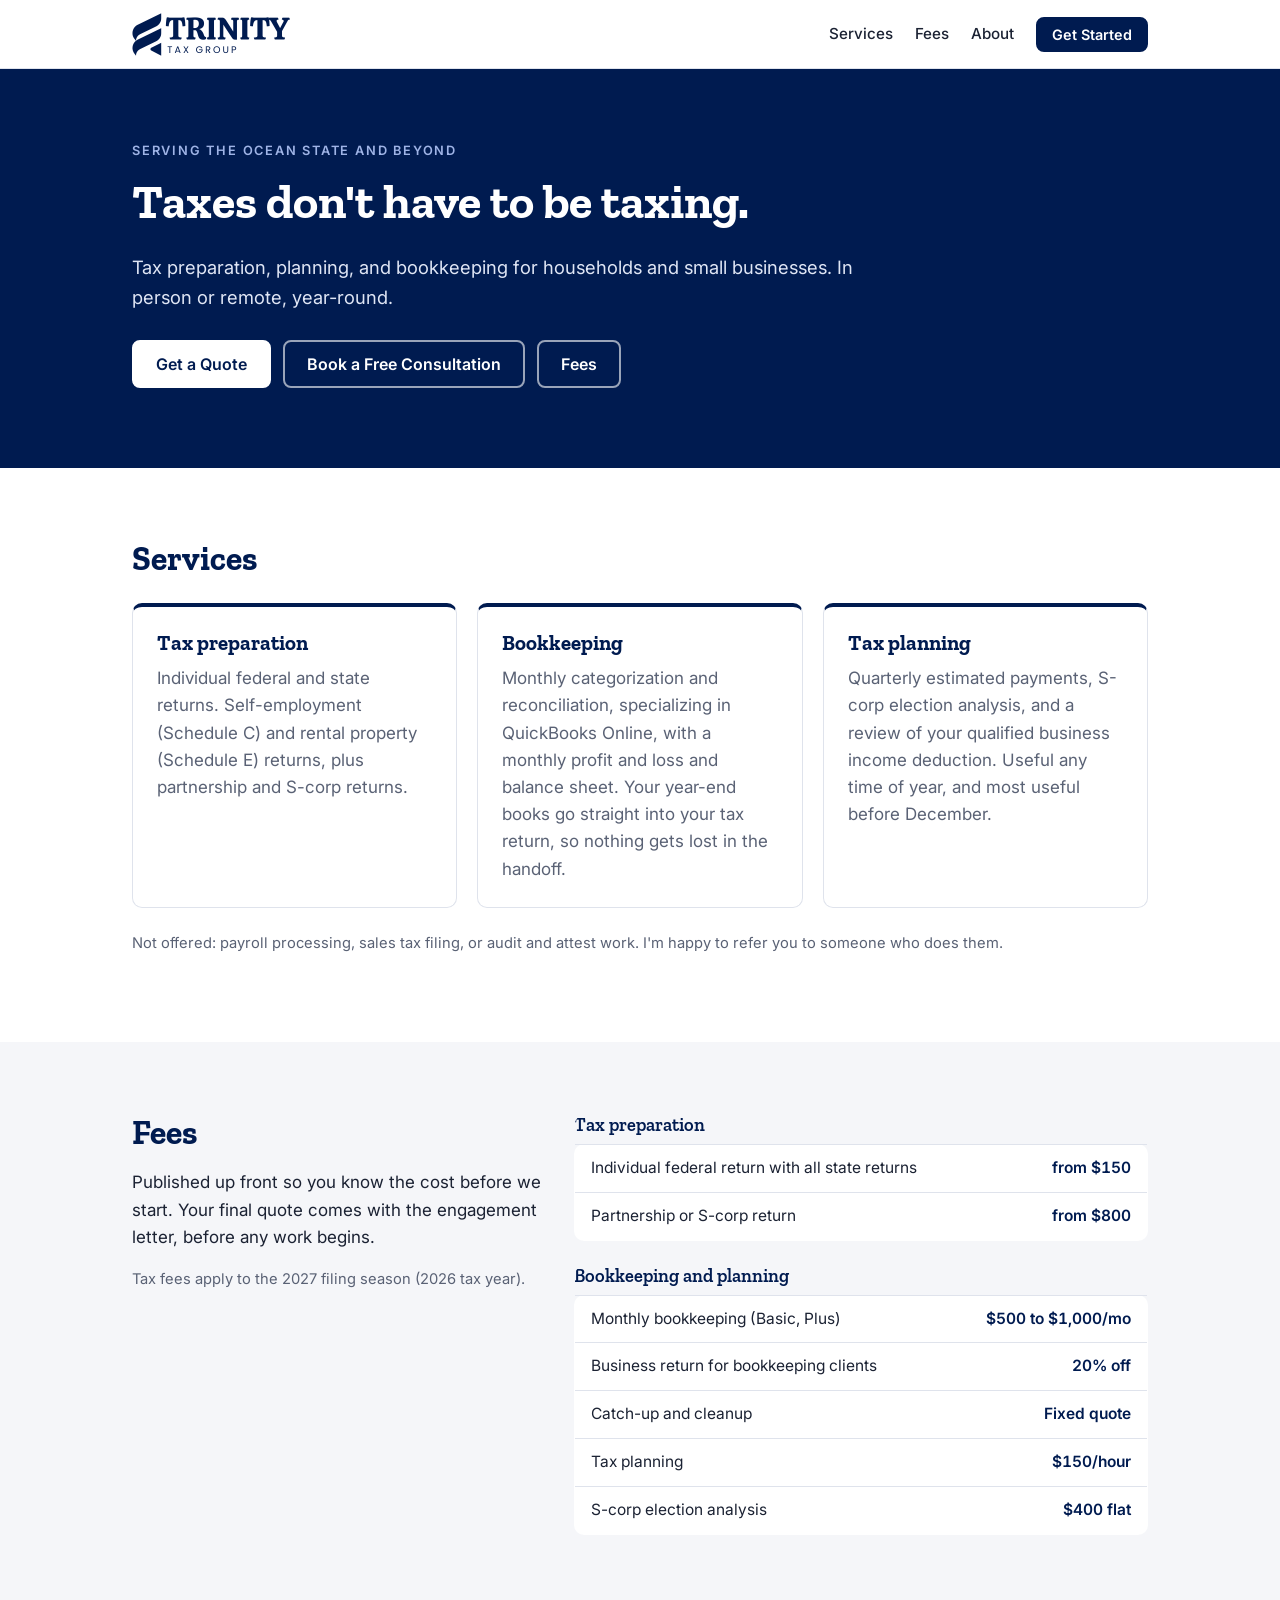
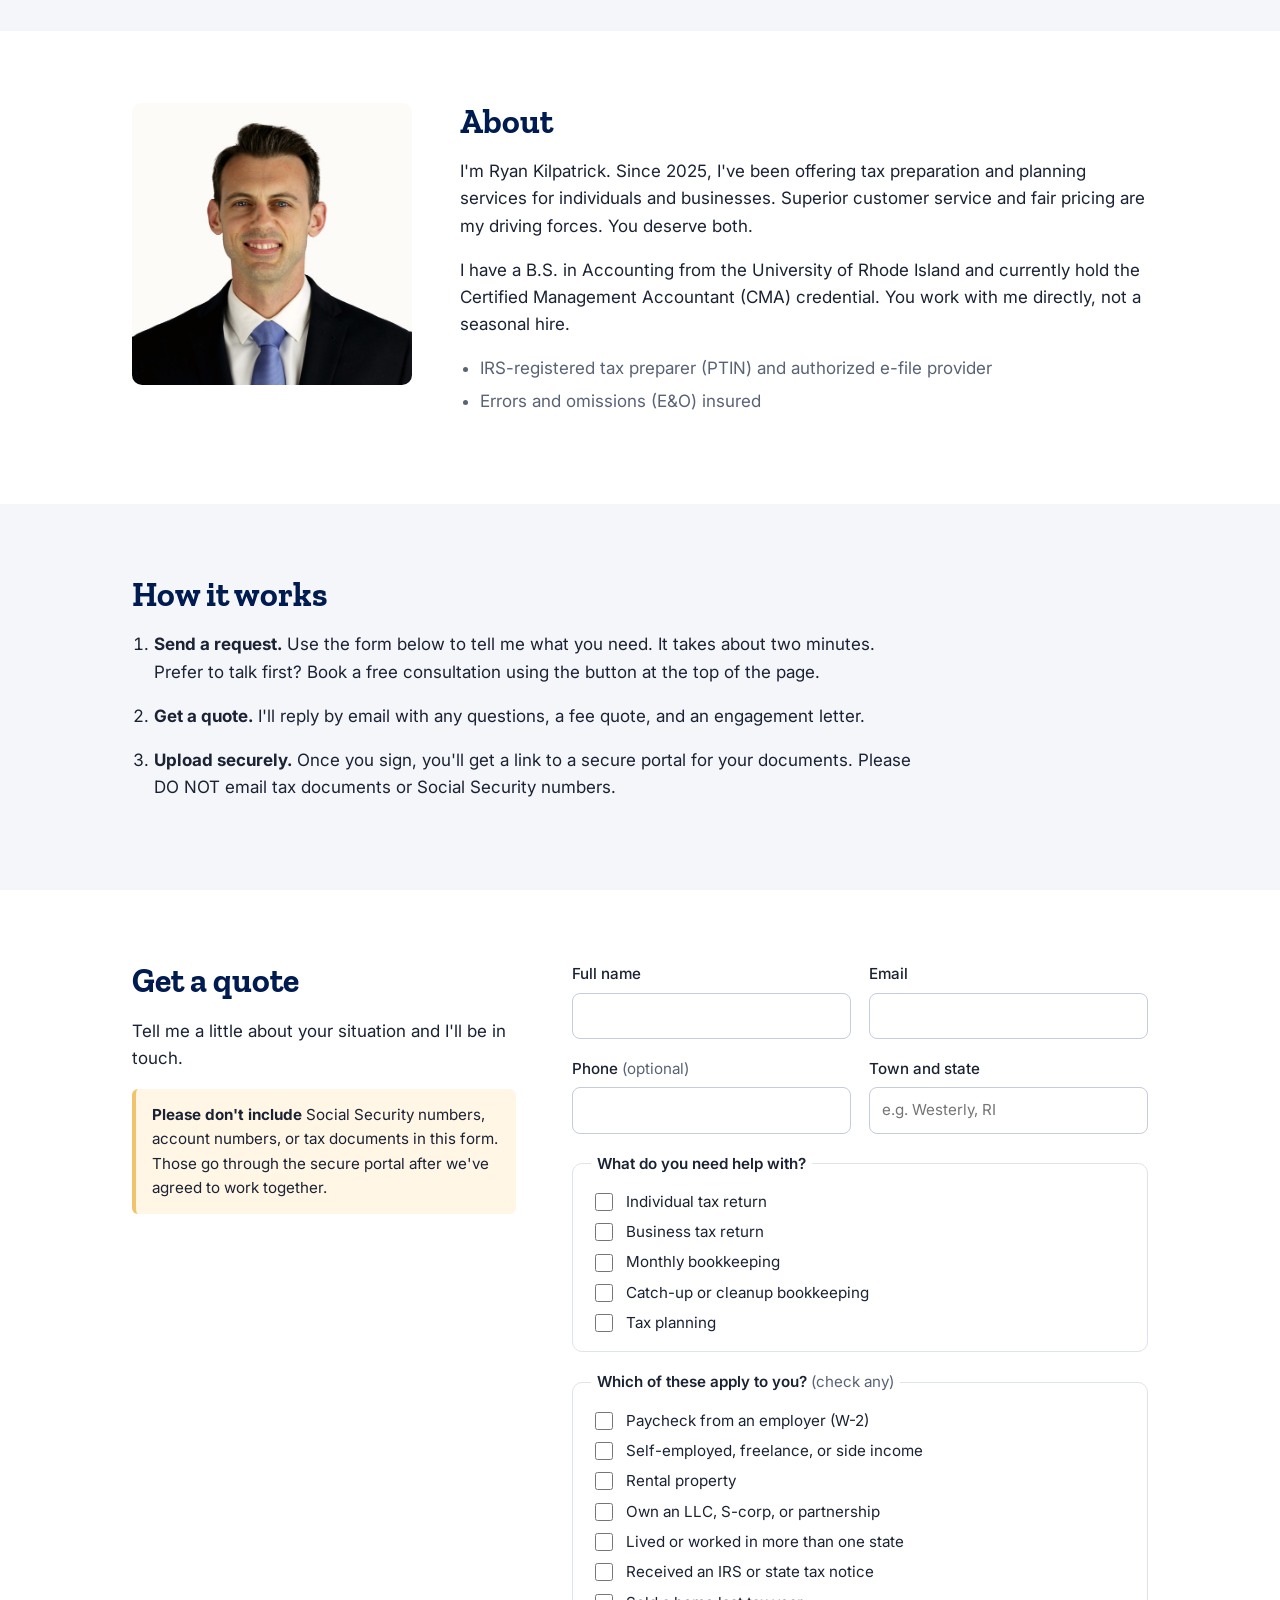
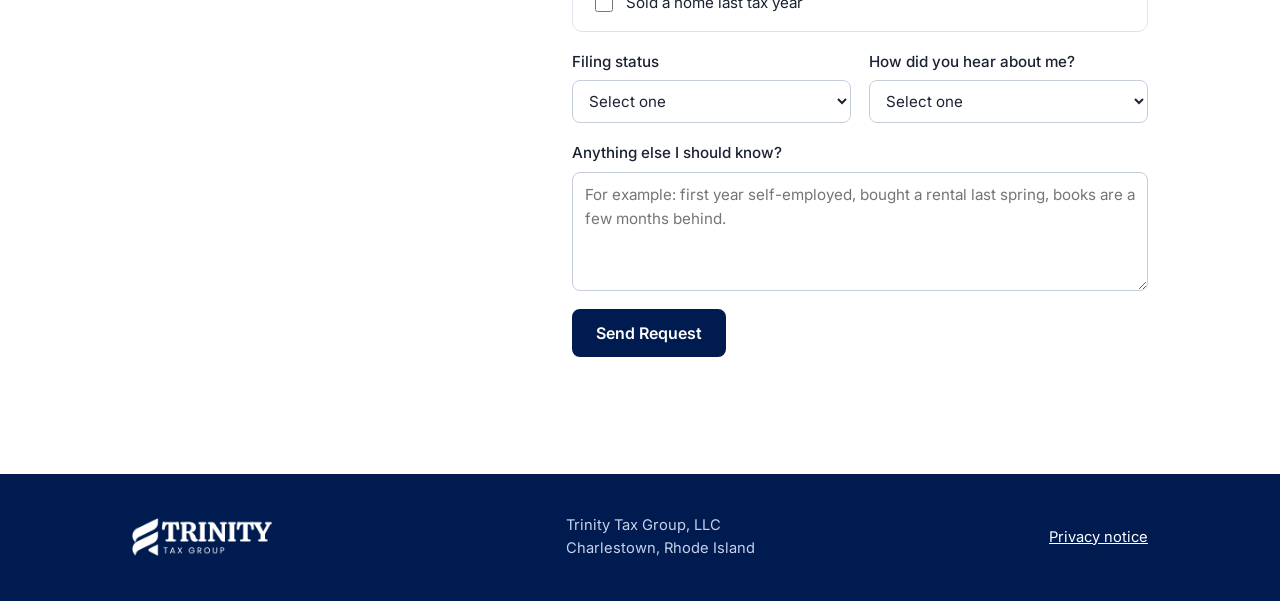
==== commit 19f1f2d0: "Add files via upload Revise buttons and use title case throughout" ====
--- a/index.html
+++ b/index.html
@@ -24,7 +24,7 @@
       <a href="#services">Services</a>
       <a href="#fees">Fees</a>
       <a href="#about">About</a>
-      <a href="#contact" class="btn btn-small">Get started</a>
+      <a href="#contact" class="btn btn-small">Get Started</a>
     </nav>
   </div>
 </header>
@@ -38,7 +38,7 @@
         <h1>Taxes don't have to be taxing.</h1>
         <p class="lede">Tax preparation, planning, and bookkeeping for households and small businesses. In person or remote, year-round.</p>
         <div class="hero-actions">
-          <a href="#contact" class="btn">Request an appointment</a>
+          <a href="#contact" class="btn">Get a Quote</a>
           <a href="https://calendar.proton.me/bookings#-ggHQP0bs3UqW6xZ-Bfem8w5AFBrIxmVpZGP8DtV7wg=" class="btn btn-ghost" target="_blank" rel="noopener noreferrer">Book a Free Consultation</a>
           <a href="#fees" class="btn btn-ghost">Fees</a>
         </div>
@@ -125,7 +125,7 @@
   <section id="contact" class="section">
     <div class="wrap contact-grid">
       <div>
-        <h2>Request an appointment</h2>
+        <h2>Get a quote</h2>
         <p>Tell me a little about your situation and I'll be in touch.</p>
         <p class="warning"><strong>Please don't include</strong> Social Security numbers, account numbers, or tax documents in this form. Those go through the secure portal after we've agreed to work together.</p>
       </div>
@@ -200,7 +200,7 @@
           <textarea name="message" rows="4" placeholder="For example: first year self-employed, bought a rental last spring, books are a few months behind."></textarea>
         </label>
 
-        <button type="submit" class="btn">Send request</button>
+        <button type="submit" class="btn">Send Request</button>
         <p class="form-status" role="status" aria-live="polite"></p>
       </form>
     </div>
